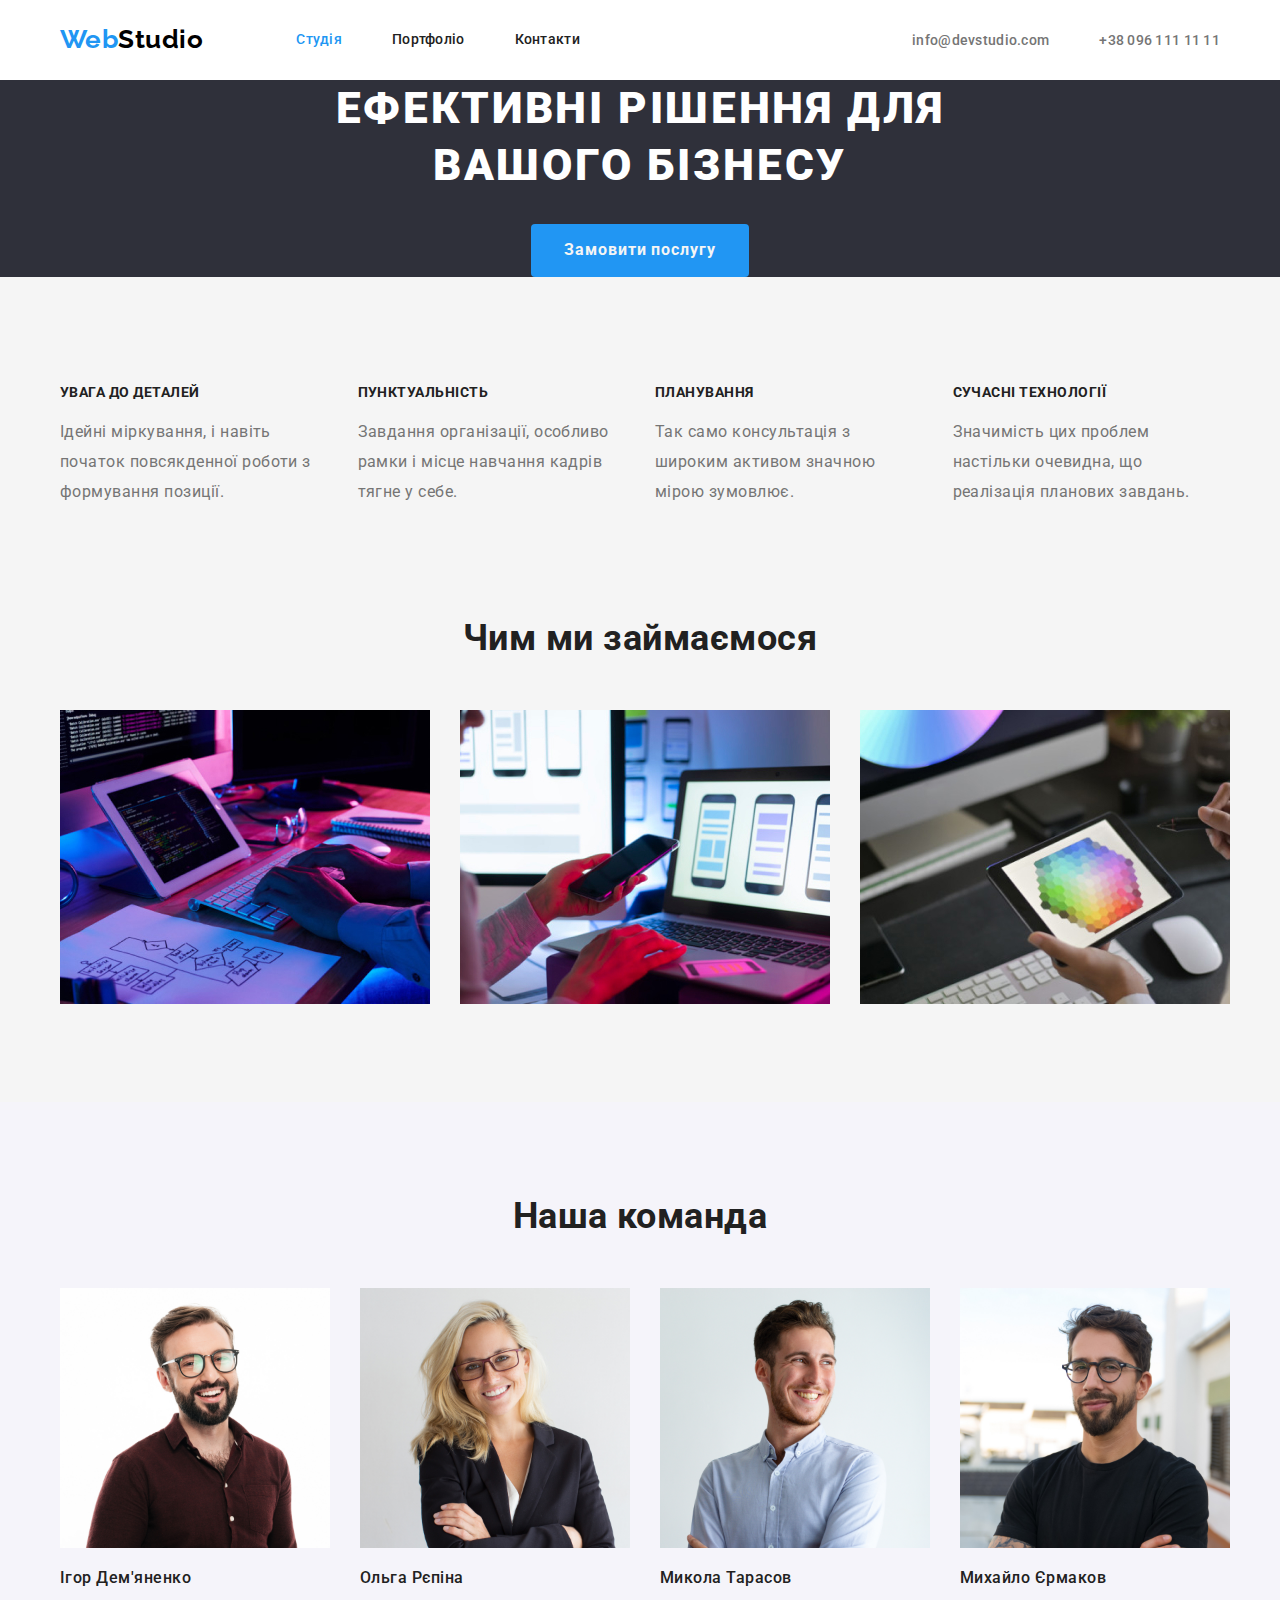
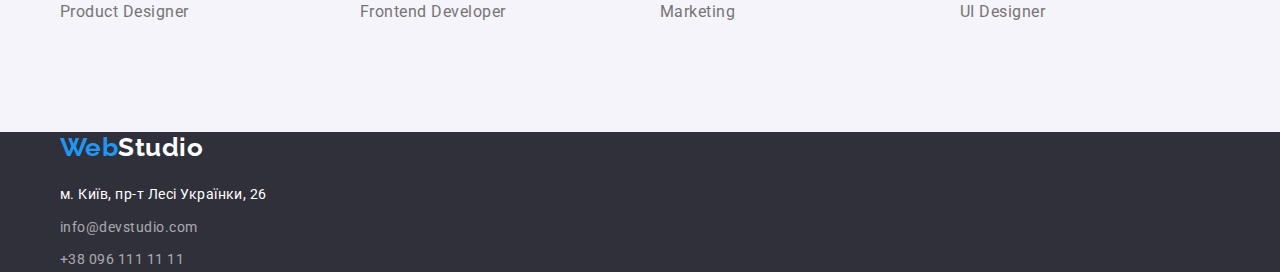
==== index.html @ 76b15333 "Create index.html" ====
<!DOCTYPE html>
<html lang="en">
  <head>
    <meta charset="UTF-8" />
    <meta http-equiv="X-UA-Compatible" content="IE=edge" />
    <meta name="viewport" content="width=device-width, initial-scale=1.0" />
    <title>Document</title>
    <link
      href="https://fonts.googleapis.com/css2?family=Raleway:wght@700&family=Roboto:wght@400;500;700;900&display=swap"
      rel="stylesheet"
    />
    <link
      rel="stylesheet"
      href="https://cdnjs.cloudflare.com/ajax/libs/modern-normalize/1.1.0/modern-normalize.min.css"
    />
    <link rel="stylesheet" href="./css/styles.css" />
  </head>
  <body class="page">
    <!--Шапка сайту-->
    <header class= "header-fon" >
      
          <div class="container main-header">
            <a href="./index.html" class="logo"
            ><span class="logo-web">Web</span>Studio
          </a>
          
      
        <nav>
          <ul class="site-nav list">
            <li class="item"><a href="./index.html" class="link current">Студія</a></li>
            <li class="item"><a href="./portfolio.html" class="link">Портфоліо</a></li>
            <li class="item"><a href="Контакти" class="link">Контакти</a></li>
          </ul>
        </nav>
      
        
          <ul class="contacts list">
            <li class="item">
              <a href="mailto:info@devstudio.com" class="link"
                >info@devstudio.com</a
              >
            </li>
            <li class="item">
              <a href="tel:+380961111111" class="link">+38 096 111 11 11</a>
            </li>
          </ul>
          </div>
    </header>

    <main>
      <!--Герой-->
      <section class="hero secondary-fon">
        <h1 class="hero-title">Ефективні рішення для <br />вашого бізнесу</h1>
        <button type="button" class="button primary">Замовити послугу</button>
      </section>

      <!--Особливості-->
      <section class="section-features">
        <div class="container">
          <!-- <h2 >Особливості</h2> -->
          <ul class="feature list">
            <li class="item">
              <h3 class="caption">УВАГА ДО ДЕТАЛЕЙ</h3>
              <p class="text">
                Ідейні міркування, і навіть початок повсякденної роботи з
                формування позиції.
              </p>
            </li>
            <li class="item">
              <h3 class="caption">ПУНКТУАЛЬНІСТЬ</h3>
              <p class="text">
                Завдання організації, особливо рамки і місце навчання кадрів
                тягне у себе.
              </p>
            </li>
            <li class="item">
              <h3 class="caption">ПЛАНУВАННЯ</h3>
              <p class="text">
                Так само консультація з широким активом значною мірою зумовлює.
              </p>
            </li>
            <li  class="item">
              <h3 class="caption">СУЧАСНІ ТЕХНОЛОГІЇ</h3>
              <p class="text">
                Значимість цих проблем настільки очевидна, що реалізація
                планових завдань.
              </p>
            </li>
          </ul>
        </div>
      </section>

      <!--Чим займаємося-->
      <section class="section-img">
        <div class="container">
          <h2 class="heading">Чим ми займаємося</h2>
          <ul class="img list">
            <li class="item"><img src="./images/box_1.jpg" alt="ПК" width="370" /></li>
            <li class="item"><img src="./images/box_2.jpg" alt="Телефон" width="370" /></li>
            <li class="item"><img src="./images/box_3.jpg" alt="Планшет" width="370" /></li>
          </ul>
        </div>
      </section>

      <!--Наша команда-->
      <section class="section-teams teams-fon">
        <div class="container">
          <h2 class="heading-teams">Наша команда</h2>
          <ul class="team list">
            <li class="item">
              <img src="./images/img_1.1.jpg" alt="Працівник 1.1" width="270" />
              <h3 class="section-title">Ігор Дем'яненко</h3>
              <p>Product Designer</p>
            </li>
            <li class="item">
              <img src="./images/img_1.2.jpg" alt="Працівник 1.2" width="270" />
              <h3 class="section-title">Ольга Рєпіна</h3>
              <p>Frontend Developer</p>
            </li>
            <li class="item">
              <img src="./images/img_1.3.jpg" alt="Працівник 1.3" width="270" />
              <h3 class="section-title">Микола Тарасов</h3>
              <p>Marketing</p>
            </li>
            <li class="item">
              <img src="./images/img_1.4.jpg" alt="Працівник 1.4" width="270" />
              <h3 class="section-title">Михайло Єрмаков</h3>
              <p>UI Designer</p>
            </li>
          </ul>
        </div>
      </section>
    </main>

    <!--Підвал-->
    <footer class="secondary-fon">
        <div class="container">
          <a href="./index.html" class="logo">
            <span class="logo-web">Web</span
            ><span class="logo-studio">Studio</span></a
          >
        </div>

      <address style="font-style: normal">
        <div class="container">
          <ul class="address list">
            <li class="address-footer">
              <a
                href="https://www.google.com.ua/maps/place/%D0%B1%D1%83%D0%BB%D1%8C%D0%B2%D0%B0%D1%80+%D0%9B%D0%B5%D1%81%D1%96+%D0%A3%D0%BA%D1%80%D0%B0%D1%97%D0%BD%D0%BA%D0%B8,+26,+%D0%9A%D0%B8%D1%97%D0%B2,+02000/@50.4265807,30.5361971,17z/data=!3m1!4b1!4m5!3m4!1s0x40d4cf0e033ecbe9:0x57a4dffefec77da0!8m2!3d50.4265807!4d30.5383859"
                class="address link"
                target="_blank"
                rel="noopener noreferrer"
                >м. Київ, пр-т Лесі Українки, 26</a
              >
            </li>
            <li class="contacts-footer">
              <a href="mailto:info@devstudio.com" class="link"
                >info@devstudio.com</a
              >
            </li>
            <li class="contacts-footer">
              <a href="tel:+380961111111" class="link">+38 096 111 11 11</a>
            </li>
          </ul>
        </div>
      </address>
    </footer>
  </body>
</html>
---- css/styles.css ----
:root {
--primary-text-color: #757575;   
--title-text-color: #212121; 
--accent-color: #2196F3;
--primary-big-color: #F5F5F5;
--secondary-big-color: #2F303A; 
}

body {
background-color: var(--primary-big-color); 
color:var(--primary-text-color);
font-family:Roboto, sans-serif;
letter-spacing: 0.03em; 
margin: 0;
}

/* Утиліти */

.list {
 list-style: none;
 margin: 0;
 padding: 0;
 }

 ul {
 list-style: none;
}

.container {
width: 1200px;  
padding-left: 15px;
padding-right: 15px;  
margin-left: auto;
margin-right: auto;
padding-left: 20px;
padding-right: 20px;
}

/* fon */

.header-fon {
 background-color: #FFFFFF;}
.secondary-fon {
 background-color: var(--secondary-big-color);
}
.teams-fon {
 background-color: #F5F4FA;
}

/* main-nav */
/* .main-nav {
 display: flex;
 align-items: center;
} */



/* logo */

.logo {
 color: #000000;  
 font-family: Raleway, sans-serif;
 font-weight: 700;
 font-size: 26px;
 line-height: 1.2; 
 text-decoration: none;
}
.logo-web {
 color:var(--accent-color) ;
}
.logo-studio {
 color: #FFFFFF;    
}

/* main-header */
 
.main-header {
 display: flex;
 align-items: center;
}

/* site-nav list */

 .site-nav {
 display: flex;
 margin-left: 93px;
}
.site-nav .item {
 margin-right: 50px;   
} 
.site-nav .item:last-child {
 margin-right: 0;
}
.site-nav .link {
 display: block;
 padding-top: 32px;
 padding-bottom: 32px; 

 color: var(--title-text-color);
 font-weight: 500;
 font-size: 14px;
 line-height: 1.14; 
 letter-spacing: 0.02em;
 text-decoration: none; 
}   
.site-nav .link:hover,
.site-nav .link:focus {
 color: var(--accent-color);
}
.site-nav .link.current {
 color: var(--accent-color);
}

/* contacts list */

 .contacts {
 display: flex;
 margin-left: auto;
 } 
.contacts .item + .item {
 margin-left: 50px;
} 
.contacts .link:focus,
.contacts .link:hover {
 color: var(--accent-color);
}
.contacts .link {
 color:var(--primary-text-color);
 font-weight: 500; 
 font-size: 14px;
 line-height: 1.14; 
 letter-spacing: 0.02em;   
 text-decoration: none;
}

/* hero */
 
.hero-title {
 color: #FFFFFF;
 font-weight: 900;
 font-size: 44px;
 line-height: 1.3;
 text-align: center;
 letter-spacing: 0.06em;
 text-transform: uppercase;
 margin-top: 0;
 margin-bottom: 30px;
}  

/* button */

.hero {
 text-align: center;
 align-items: center;    
}
.button.primary {
 color: var(--primary-big-color);
 background-color: var(--accent-color);
 cursor: pointer;
 font-weight: 700;
 font-size: 16px;
 line-height: 1.9;
 padding: 10px 32px; 
 display: inline-block;
 letter-spacing: 0.06em;
 border-radius: 4px;
 border: 1px solid transparent;
}
.button.primary:hover,
.button.primary:focus {
 color: var(--title-text-color);
}

/* feature list */

.feature {
 display: flex;
 justify-content: space-between;
}
.feature .item  {
 width: 270px;  
 margin-right: 30px;
}
.feature .item:last-child {
 margin-right: 0;
}

/* img list */
.img {
 display: flex;
 justify-content: space-between;
}
.img .item {
 width: 370px;    
 margin-right: 30px; 
}
.img .item:last-child { 
 margin-right: 0;
}

/* teams list */
.team {
 display: flex;
 justify-content: space-between;   
}
.team .item {
 width: 270px;
 margin-right: 30px;
}
.team .item:last-child {
 margin-right: 0;
}


/* section */

.section-features {
 padding-top: 94px;   
 padding-bottom: 94px;
}
.section-img {
 padding-top: 0;
 padding-bottom: 94px;

} 
.section-teams { 
 padding-bottom: 94px;
 padding-top: 94px;
}  

.section-features .caption {
 color: var(--title-text-color);
 font-weight: 700;
 font-size: 14px;
 line-height: 1.14;
 text-transform: uppercase;
}
.section-img .heading{
 color: var(--title-text-color);
 font-weight: 700;
 margin-bottom: 50px;
 margin-top: 0;
 font-size: 36px;
 line-height: 1.16;
 text-align: center;
}
.section-teams .heading-teams {
 color: var(--title-text-color);
 font-weight: 700;
 font-size: 36px;
 line-height: 1.16;
 text-align: center; 
 margin-bottom: 50px;
 margin-top: 0;
}
.section-teams .section-title {
 color: var(--title-text-color);
 font-weight: 500;
 font-size: 16px;
 line-height: 1.19;
}
.section-features .text,
.portfolio .link {
 font-size: 16px;
 line-height: 1.9;    
}

/* contacts-footer, address list */

.address-footer .link {
 display: block;
 padding-top: 20px;
 
 color:#FFFFFF;
 font-size: 14px;
 line-height: 1.7;
 text-decoration: none;
}
 .contacts-footer .link {
 display: block;
 padding-bottom: 0;
 padding-top: 9px;

 color: rgba(255, 255, 255, 0.6);
 font-size: 14px;
 line-height: 1.7; 
 text-decoration: none; 
}
.address .link:focus,
.contacts-footer .link:focus{
 color: none;
}

/* portfolio */

.section .portfolio-project .desc {
 color: var(--title-text-color); 
 font-weight: 700;
 font-size: 18px;
 line-height: 2;
 letter-spacing: 0.06em;  
}

/* navigation list */
.main-navigation {
 display: flex;
 align-items: center;
}
.navigation {
 display: flex;
 margin: auto;
 }
 .navigation .item {
 margin-right: 50px;
 display: block;
 margin-top: 91px;
 margin-bottom: 34px;
 }
 .navigation .item:last-child {
 margin-right: 0;   
}

.section .portfolio-nav {
 color: var(--title-text-color);
 background-color: #F5F4FA;;
 cursor: pointer;
 font-weight: 500;
 font-size: 16px;
 line-height: 1.6;
 text-align: center;
 border-radius: 4px;
 padding: 6px 22px;
 border: 1px solid transparent;
}
.section .portfolio-nav:hover,
.section .portfolio-nav:focus {
 color: #FFFFFF;
 background-color: var(--accent-color);
}

.portfolio-project {
 display: flex;
 flex-wrap: wrap;
}
.portfolio-project .item {
 width: calc((100% - 60px) / 3); 
 padding-right: 30px; 
 padding-bottom: 30px; 
}
.portfolio-project .item:nth-child(3n) {
 margin-right: 0;
}

.portfolio-project .item:nth-last-child(-n + 3) {
 margin-bottom: 0;
}
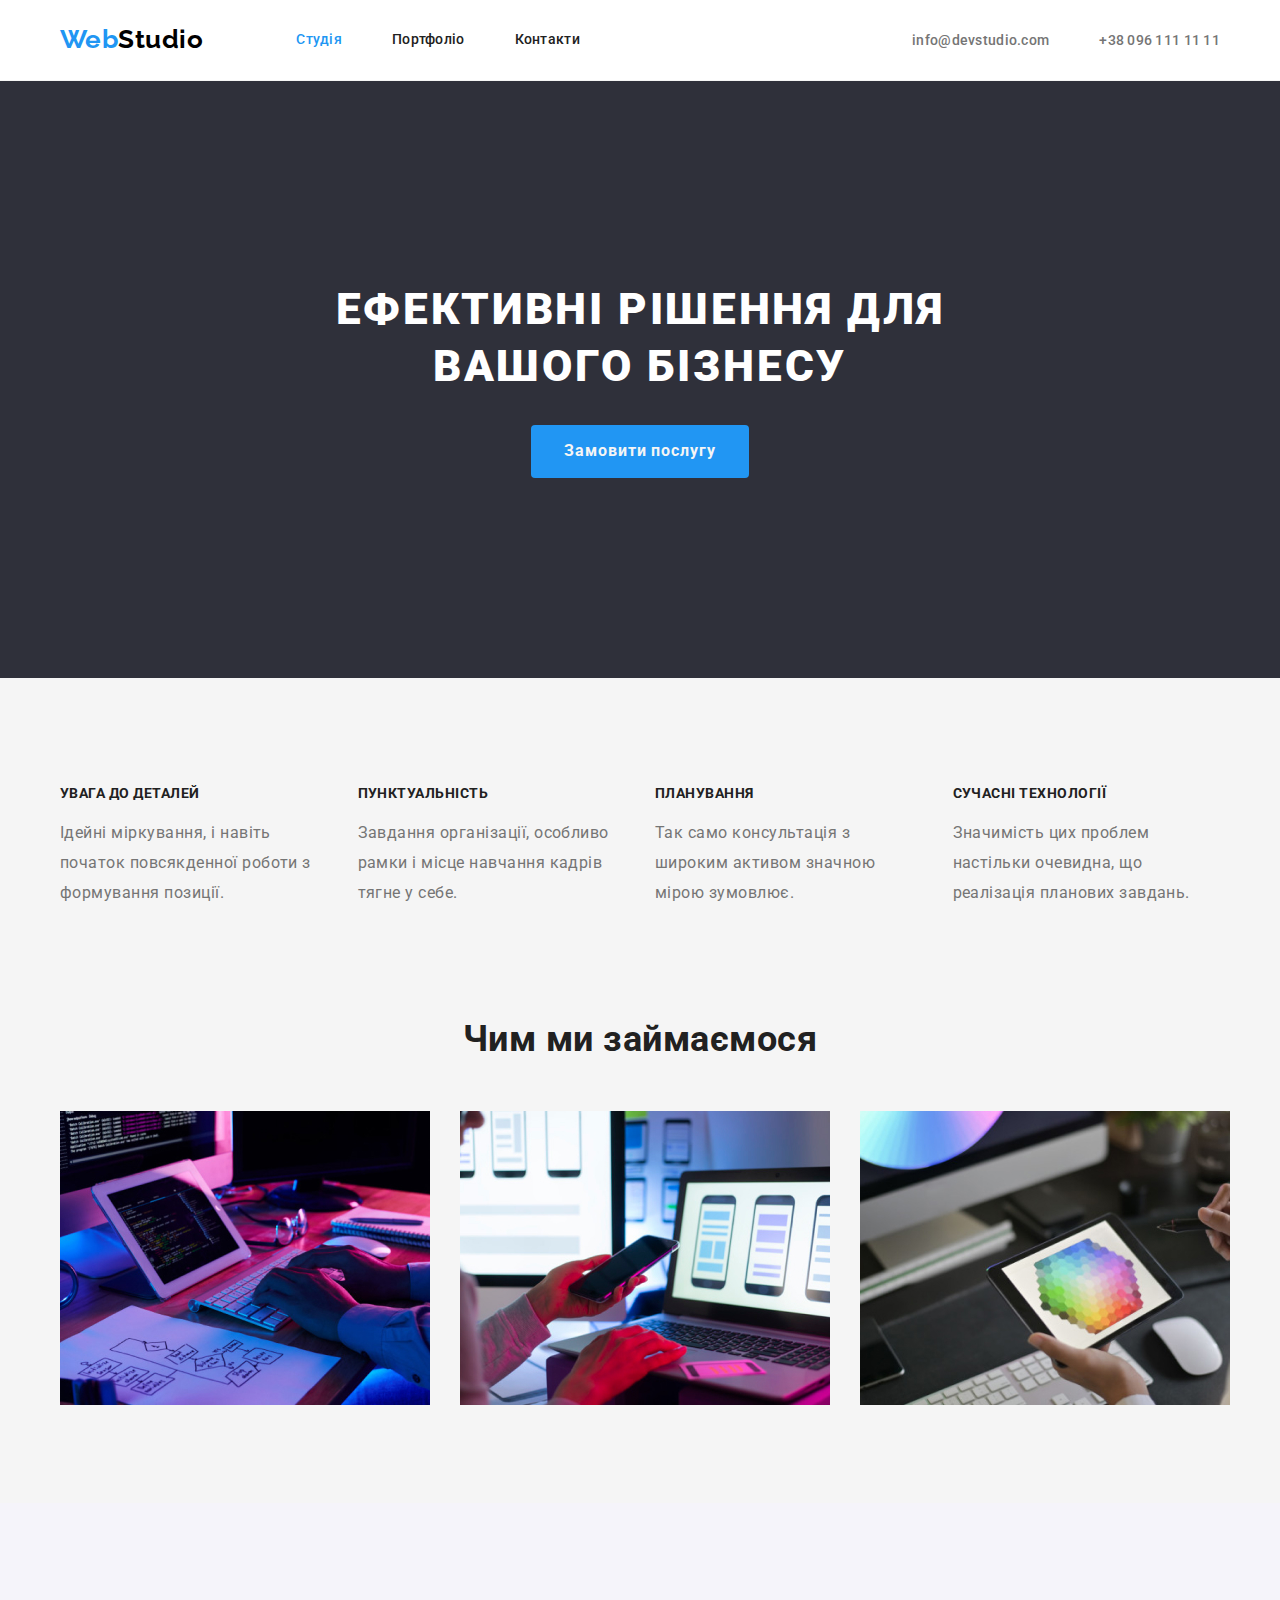
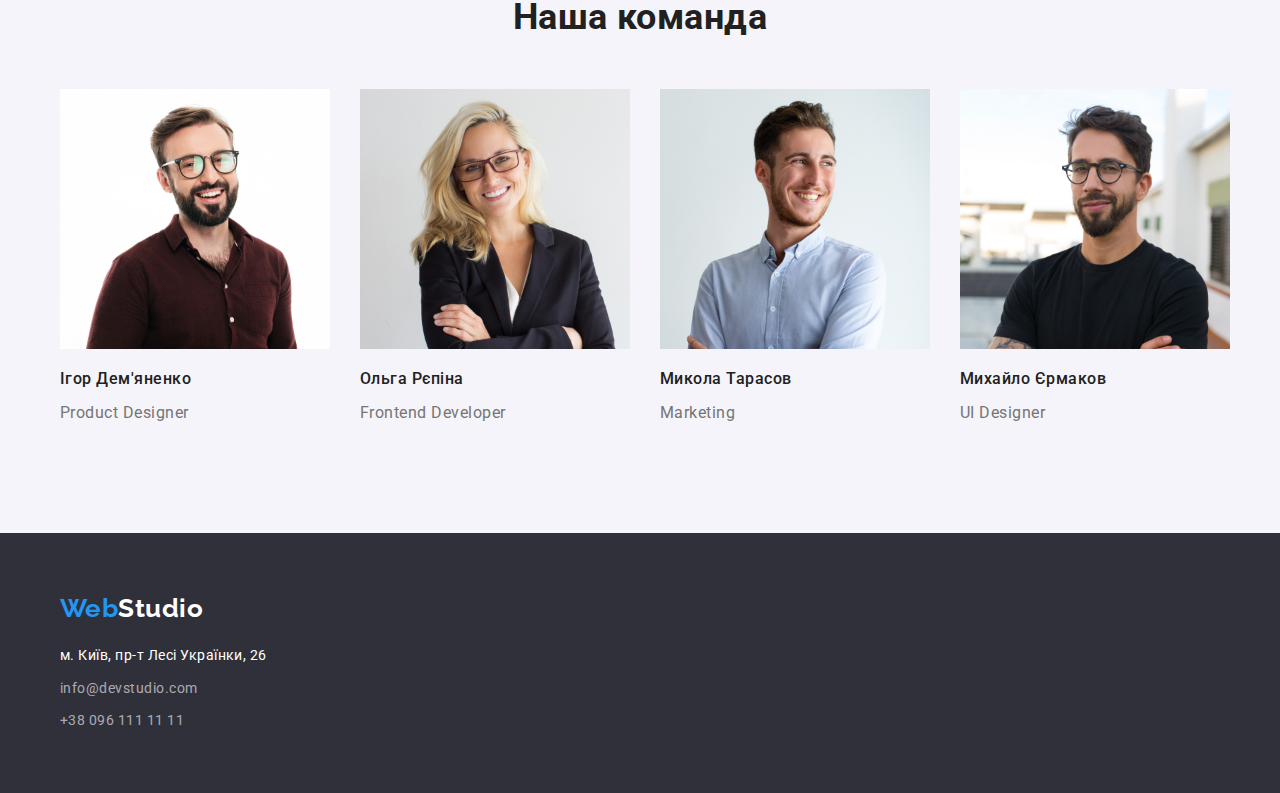
==== commit 147e3c74: "Create index.html" ====
--- a/index.html
+++ b/index.html
@@ -17,34 +17,33 @@
   </head>
   <body class="page">
     <!--Шапка сайту-->
-    <header class= "header-fon" >
-      
-          <div class="container main-header">
-            <a href="./index.html" class="logo"
-            ><span class="logo-web">Web</span>Studio
-          </a>
-          
-      
+    <header class="header-fon">
+      <div class="container main-header">
+        <a href="./index.html" class="logo"
+          ><span class="logo-web">Web</span>Studio
+        </a>
         <nav>
           <ul class="site-nav list">
-            <li class="item"><a href="./index.html" class="link current">Студія</a></li>
-            <li class="item"><a href="./portfolio.html" class="link">Портфоліо</a></li>
+            <li class="item">
+              <a href="./index.html" class="link current">Студія</a>
+            </li>
+            <li class="item">
+              <a href="./portfolio.html" class="link">Портфоліо</a>
+            </li>
             <li class="item"><a href="Контакти" class="link">Контакти</a></li>
           </ul>
         </nav>
-      
-        
-          <ul class="contacts list">
-            <li class="item">
-              <a href="mailto:info@devstudio.com" class="link"
-                >info@devstudio.com</a
-              >
-            </li>
-            <li class="item">
-              <a href="tel:+380961111111" class="link">+38 096 111 11 11</a>
-            </li>
-          </ul>
-          </div>
+        <ul class="contacts list">
+          <li class="item">
+            <a href="mailto:info@devstudio.com" class="link"
+              >info@devstudio.com</a
+            >
+          </li>
+          <li class="item">
+            <a href="tel:+380961111111" class="link">+38 096 111 11 11</a>
+          </li>
+        </ul>
+      </div>
     </header>
 
     <main>
@@ -53,7 +52,6 @@
         <h1 class="hero-title">Ефективні рішення для <br />вашого бізнесу</h1>
         <button type="button" class="button primary">Замовити послугу</button>
       </section>
-
       <!--Особливості-->
       <section class="section-features">
         <div class="container">
@@ -79,7 +77,7 @@
                 Так само консультація з широким активом значною мірою зумовлює.
               </p>
             </li>
-            <li  class="item">
+            <li class="item">
               <h3 class="caption">СУЧАСНІ ТЕХНОЛОГІЇ</h3>
               <p class="text">
                 Значимість цих проблем настільки очевидна, що реалізація
@@ -95,9 +93,15 @@
         <div class="container">
           <h2 class="heading">Чим ми займаємося</h2>
           <ul class="img list">
-            <li class="item"><img src="./images/box_1.jpg" alt="ПК" width="370" /></li>
-            <li class="item"><img src="./images/box_2.jpg" alt="Телефон" width="370" /></li>
-            <li class="item"><img src="./images/box_3.jpg" alt="Планшет" width="370" /></li>
+            <li class="item">
+              <img src="./images/box_1.jpg" alt="ПК" width="370" />
+            </li>
+            <li class="item">
+              <img src="./images/box_2.jpg" alt="Телефон" width="370" />
+            </li>
+            <li class="item">
+              <img src="./images/box_3.jpg" alt="Планшет" width="370" />
+            </li>
           </ul>
         </div>
       </section>
@@ -133,14 +137,13 @@
     </main>
 
     <!--Підвал-->
-    <footer class="secondary-fon">
-        <div class="container">
-          <a href="./index.html" class="logo">
-            <span class="logo-web">Web</span
-            ><span class="logo-studio">Studio</span></a
-          >
-        </div>
-
+    <footer class="secondary-fon fon-footer">
+      <div class="container">
+        <a href="./index.html" class="logo">
+          <span class="logo-web">Web</span
+          ><span class="logo-studio">Studio</span></a
+        >
+      </div>
       <address style="font-style: normal">
         <div class="container">
           <ul class="address list">
--- a/css/styles.css
+++ b/css/styles.css
@@ -77,6 +77,7 @@
 .main-header {
  display: flex;
  align-items: center;
+ margin-bottom: 1px;
 }
 
 /* site-nav list */
@@ -134,7 +135,13 @@
 }
 
 /* hero */
- 
+
+.hero {
+ text-align: center;
+ align-items: center;   
+ padding-bottom: 200px; 
+ padding-top: 200px;
+}
 .hero-title {
  color: #FFFFFF;
  font-weight: 900;
@@ -149,10 +156,6 @@
 
 /* button */
 
-.hero {
- text-align: center;
- align-items: center;    
-}
 .button.primary {
  color: var(--primary-big-color);
  background-color: var(--accent-color);
@@ -160,9 +163,9 @@
  font-weight: 700;
  font-size: 16px;
  line-height: 1.9;
- padding: 10px 32px; 
  display: inline-block;
  letter-spacing: 0.06em;
+ padding: 10px 32px; 
  border-radius: 4px;
  border: 1px solid transparent;
 }
@@ -267,6 +270,11 @@
 
 /* contacts-footer, address list */
 
+.fon-footer {
+padding-top: 60px;
+padding-bottom: 60px;
+}
+
 .address-footer .link {
  display: block;
  padding-top: 20px;
@@ -291,17 +299,8 @@
  color: none;
 }
 
-/* portfolio */
-
-.section .portfolio-project .desc {
- color: var(--title-text-color); 
- font-weight: 700;
- font-size: 18px;
- line-height: 2;
- letter-spacing: 0.06em;  
-}
-
 /* navigation list */
+
 .main-navigation {
  display: flex;
  align-items: center;
@@ -338,11 +337,14 @@
  background-color: var(--accent-color);
 }
 
+/* portfolio-project */
+
 .portfolio-project {
  display: flex;
  flex-wrap: wrap;
-}
-.portfolio-project .item {
+ padding-bottom: 97px;
+}
+.portfolio-project .item{
  width: calc((100% - 60px) / 3); 
  padding-right: 30px; 
  padding-bottom: 30px; 
@@ -350,7 +352,16 @@
 .portfolio-project .item:nth-child(3n) {
  margin-right: 0;
 }
-
 .portfolio-project .item:nth-last-child(-n + 3) {
  margin-bottom: 0;
-}+ }
+.portfolio-project .desc {
+ color: var(--title-text-color); 
+ font-weight: 700;
+ font-size: 18px;
+ line-height: 2;
+ letter-spacing: 0.06em;  
+}
+
+
+   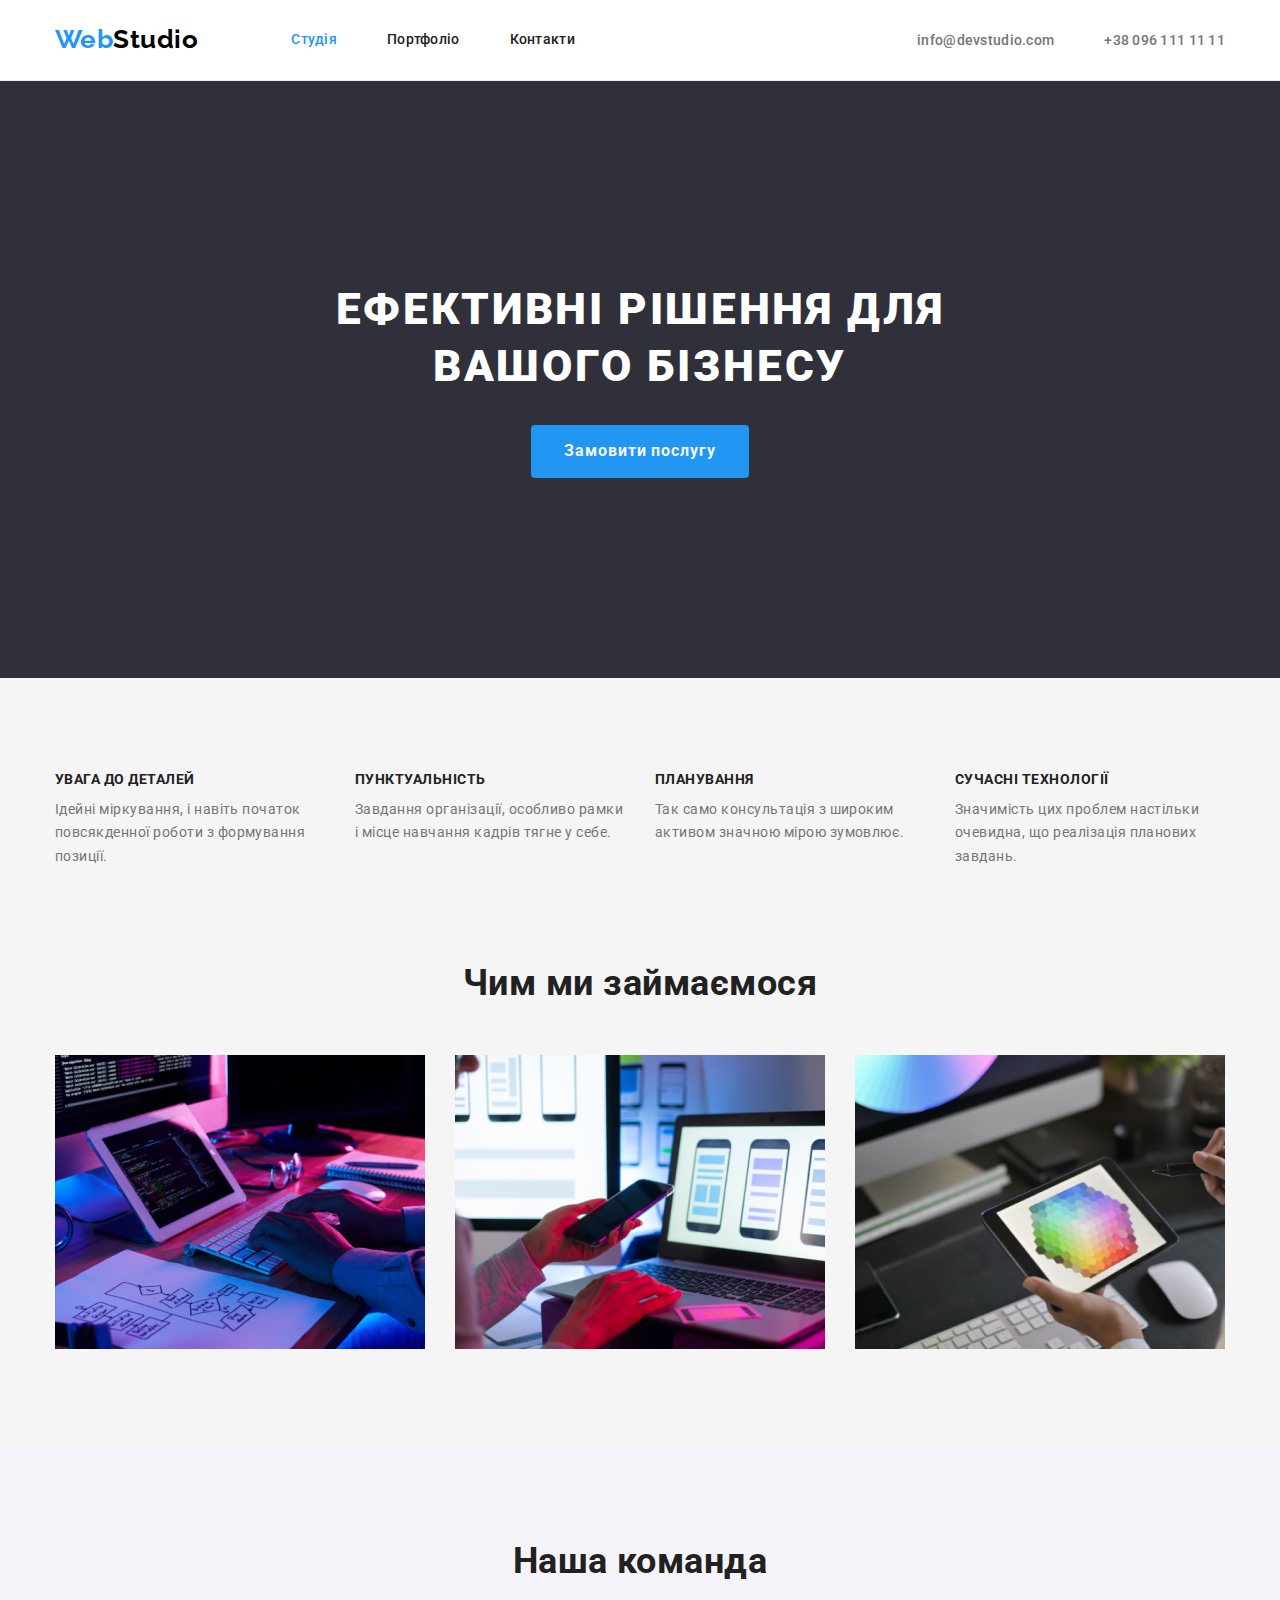
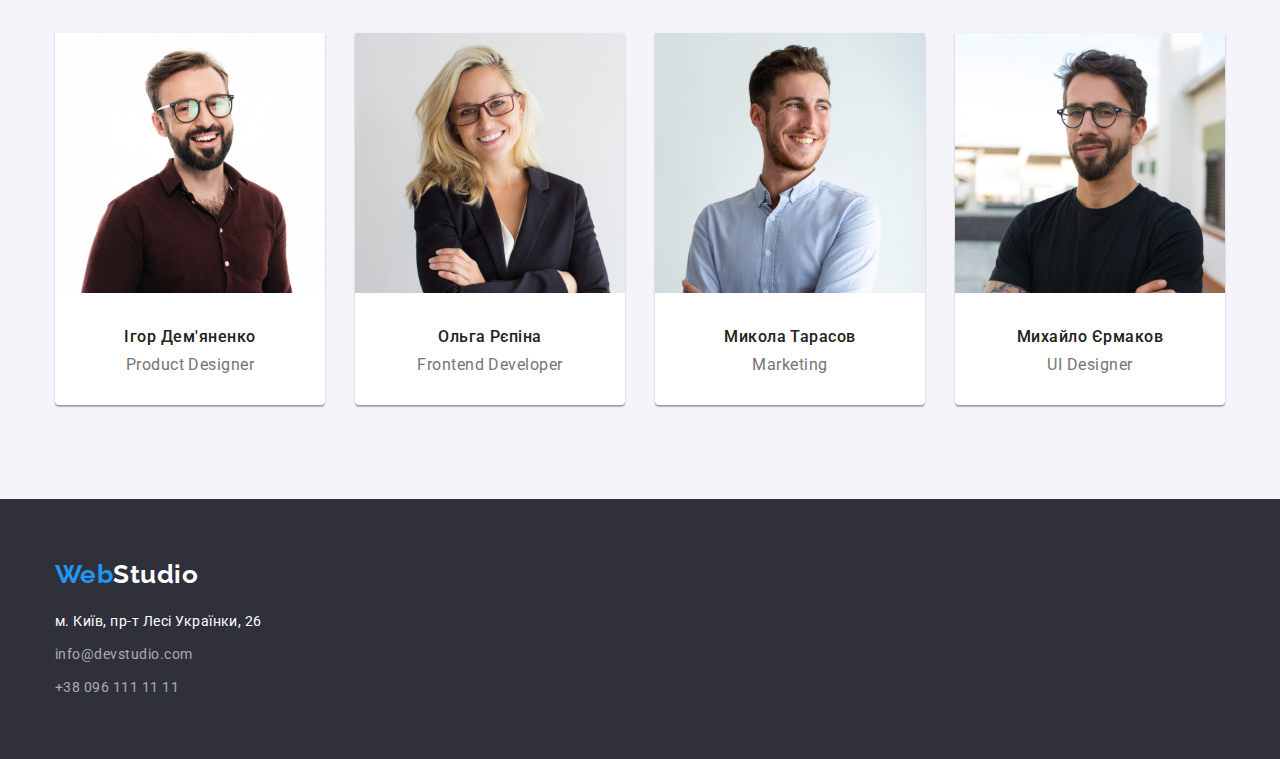
==== commit f9176240: "index.html" ====
--- a/index.html
+++ b/index.html
@@ -58,28 +58,28 @@
           <!-- <h2 >Особливості</h2> -->
           <ul class="feature list">
             <li class="item">
-              <h3 class="caption">УВАГА ДО ДЕТАЛЕЙ</h3>
-              <p class="text">
+              <h3 class="caption list">УВАГА ДО ДЕТАЛЕЙ</h3>
+              <p class="text list">
                 Ідейні міркування, і навіть початок повсякденної роботи з
                 формування позиції.
               </p>
             </li>
             <li class="item">
-              <h3 class="caption">ПУНКТУАЛЬНІСТЬ</h3>
-              <p class="text">
+              <h3 class="caption list">ПУНКТУАЛЬНІСТЬ</h3>
+              <p class="text list">
                 Завдання організації, особливо рамки і місце навчання кадрів
                 тягне у себе.
               </p>
             </li>
             <li class="item">
-              <h3 class="caption">ПЛАНУВАННЯ</h3>
-              <p class="text">
+              <h3 class="caption list">ПЛАНУВАННЯ</h3>
+              <p class="text list">
                 Так само консультація з широким активом значною мірою зумовлює.
               </p>
             </li>
             <li class="item">
-              <h3 class="caption">СУЧАСНІ ТЕХНОЛОГІЇ</h3>
-              <p class="text">
+              <h3 class="caption list">СУЧАСНІ ТЕХНОЛОГІЇ</h3>
+              <p class="text list">
                 Значимість цих проблем настільки очевидна, що реалізація
                 планових завдань.
               </p>
@@ -113,23 +113,23 @@
           <ul class="team list">
             <li class="item">
               <img src="./images/img_1.1.jpg" alt="Працівник 1.1" width="270" />
-              <h3 class="section-title">Ігор Дем'яненко</h3>
-              <p>Product Designer</p>
+              <h3 class="section-title list list">Ігор Дем'яненко</h3>
+              <p class="position list">Product Designer</p>
             </li>
             <li class="item">
               <img src="./images/img_1.2.jpg" alt="Працівник 1.2" width="270" />
-              <h3 class="section-title">Ольга Рєпіна</h3>
-              <p>Frontend Developer</p>
+              <h3 class="section-title list">Ольга Рєпіна</h3>
+              <p class="position list">Frontend Developer</p>
             </li>
             <li class="item">
               <img src="./images/img_1.3.jpg" alt="Працівник 1.3" width="270" />
-              <h3 class="section-title">Микола Тарасов</h3>
-              <p>Marketing</p>
+              <h3 class="section-title list">Микола Тарасов</h3>
+              <p class="position list">Marketing</p>
             </li>
             <li class="item">
               <img src="./images/img_1.4.jpg" alt="Працівник 1.4" width="270" />
-              <h3 class="section-title">Михайло Єрмаков</h3>
-              <p>UI Designer</p>
+              <h3 class="section-title list">Михайло Єрмаков</h3>
+              <p class="position list">UI Designer</p>
             </li>
           </ul>
         </div>
@@ -143,9 +143,7 @@
           <span class="logo-web">Web</span
           ><span class="logo-studio">Studio</span></a
         >
-      </div>
-      <address style="font-style: normal">
-        <div class="container">
+        <address style="font-style: normal">
           <ul class="address list">
             <li class="address-footer">
               <a
@@ -165,8 +163,8 @@
               <a href="tel:+380961111111" class="link">+38 096 111 11 11</a>
             </li>
           </ul>
-        </div>
-      </address>
+        </address>
+      </div>
     </footer>
   </body>
 </html>
--- a/css/styles.css
+++ b/css/styles.css
@@ -32,28 +32,21 @@
 padding-right: 15px;  
 margin-left: auto;
 margin-right: auto;
-padding-left: 20px;
-padding-right: 20px;
 }
 
 /* fon */
 
 .header-fon {
- background-color: #FFFFFF;}
+ background-color: #FFFFFF;
+ border-bottom-width: 1px;
+ border-bottom-style: solid;
+ border-bottom-color: #ECECEC;}
 .secondary-fon {
  background-color: var(--secondary-big-color);
 }
 .teams-fon {
  background-color: #F5F4FA;
 }
-
-/* main-nav */
-/* .main-nav {
- display: flex;
- align-items: center;
-} */
-
-
 
 /* logo */
 
@@ -64,6 +57,7 @@
  font-size: 26px;
  line-height: 1.2; 
  text-decoration: none;
+ margin-right: 93px;
 }
 .logo-web {
  color:var(--accent-color) ;
@@ -77,17 +71,15 @@
 .main-header {
  display: flex;
  align-items: center;
- margin-bottom: 1px;
 }
 
 /* site-nav list */
 
  .site-nav {
  display: flex;
- margin-left: 93px;
 }
 .site-nav .item {
- margin-right: 50px;   
+ margin-right: 50px; 
 } 
 .site-nav .item:last-child {
  margin-right: 0;
@@ -201,20 +193,6 @@
  margin-right: 0;
 }
 
-/* teams list */
-.team {
- display: flex;
- justify-content: space-between;   
-}
-.team .item {
- width: 270px;
- margin-right: 30px;
-}
-.team .item:last-child {
- margin-right: 0;
-}
-
-
 /* section */
 
 .section-features {
@@ -232,6 +210,9 @@
 }  
 
 .section-features .caption {
+ margin-right: 30px;
+ margin-bottom: 10px;
+
  color: var(--title-text-color);
  font-weight: 700;
  font-size: 14px;
@@ -247,6 +228,20 @@
  line-height: 1.16;
  text-align: center;
 }
+
+/* Наша команда */
+.team {
+ display: flex;
+ justify-content: space-between;   
+}
+.team .item {
+ width: 270px;
+ margin-right: 30px;
+}
+.team .item:last-child {
+ margin-right: 0;
+}
+
 .section-teams .heading-teams {
  color: var(--title-text-color);
  font-weight: 700;
@@ -256,16 +251,30 @@
  margin-bottom: 50px;
  margin-top: 0;
 }
+.section-teams .item {
+ background: #FFFFFF;
+ border-radius: 0px 0px 4px 4px;
+ box-shadow: 0px 1px 3px rgba(0, 0, 0, 0.12), 0px 1px 1px rgba(0, 0, 0, 0.14), 0px 2px 1px rgba(0, 0, 0, 0.2);
+}
 .section-teams .section-title {
+ margin-top: 30px;
+ margin-bottom: 10px;
+ text-align: center;
+
  color: var(--title-text-color);
  font-weight: 500;
  font-size: 16px;
  line-height: 1.19;
 }
+.section-teams .position {
+ text-align: center;
+ padding-bottom: 30px;
+} 
+
 .section-features .text,
 .portfolio .link {
- font-size: 16px;
- line-height: 1.9;    
+ font-size: 14px;
+ line-height: 1.7;    
 }
 
 /* contacts-footer, address list */
@@ -318,6 +327,10 @@
  .navigation .item:last-child {
  margin-right: 0;   
 }
+/* .navigation-current {
+ color: var(--accent-color);
+ box-shadow: 0px 3px 1px rgba(0, 0, 0, 0.1), 0px 1px 2px rgba(0, 0, 0, 0.08), 0px 2px 2px rgba(0, 0, 0, 0.12);
+} */
 
 .section .portfolio-nav {
  color: var(--title-text-color);
@@ -346,8 +359,8 @@
 }
 .portfolio-project .item{
  width: calc((100% - 60px) / 3); 
- padding-right: 30px; 
- padding-bottom: 30px; 
+ margin-right: 30px; 
+ margin-bottom: 30px;  
 }
 .portfolio-project .item:nth-child(3n) {
  margin-right: 0;
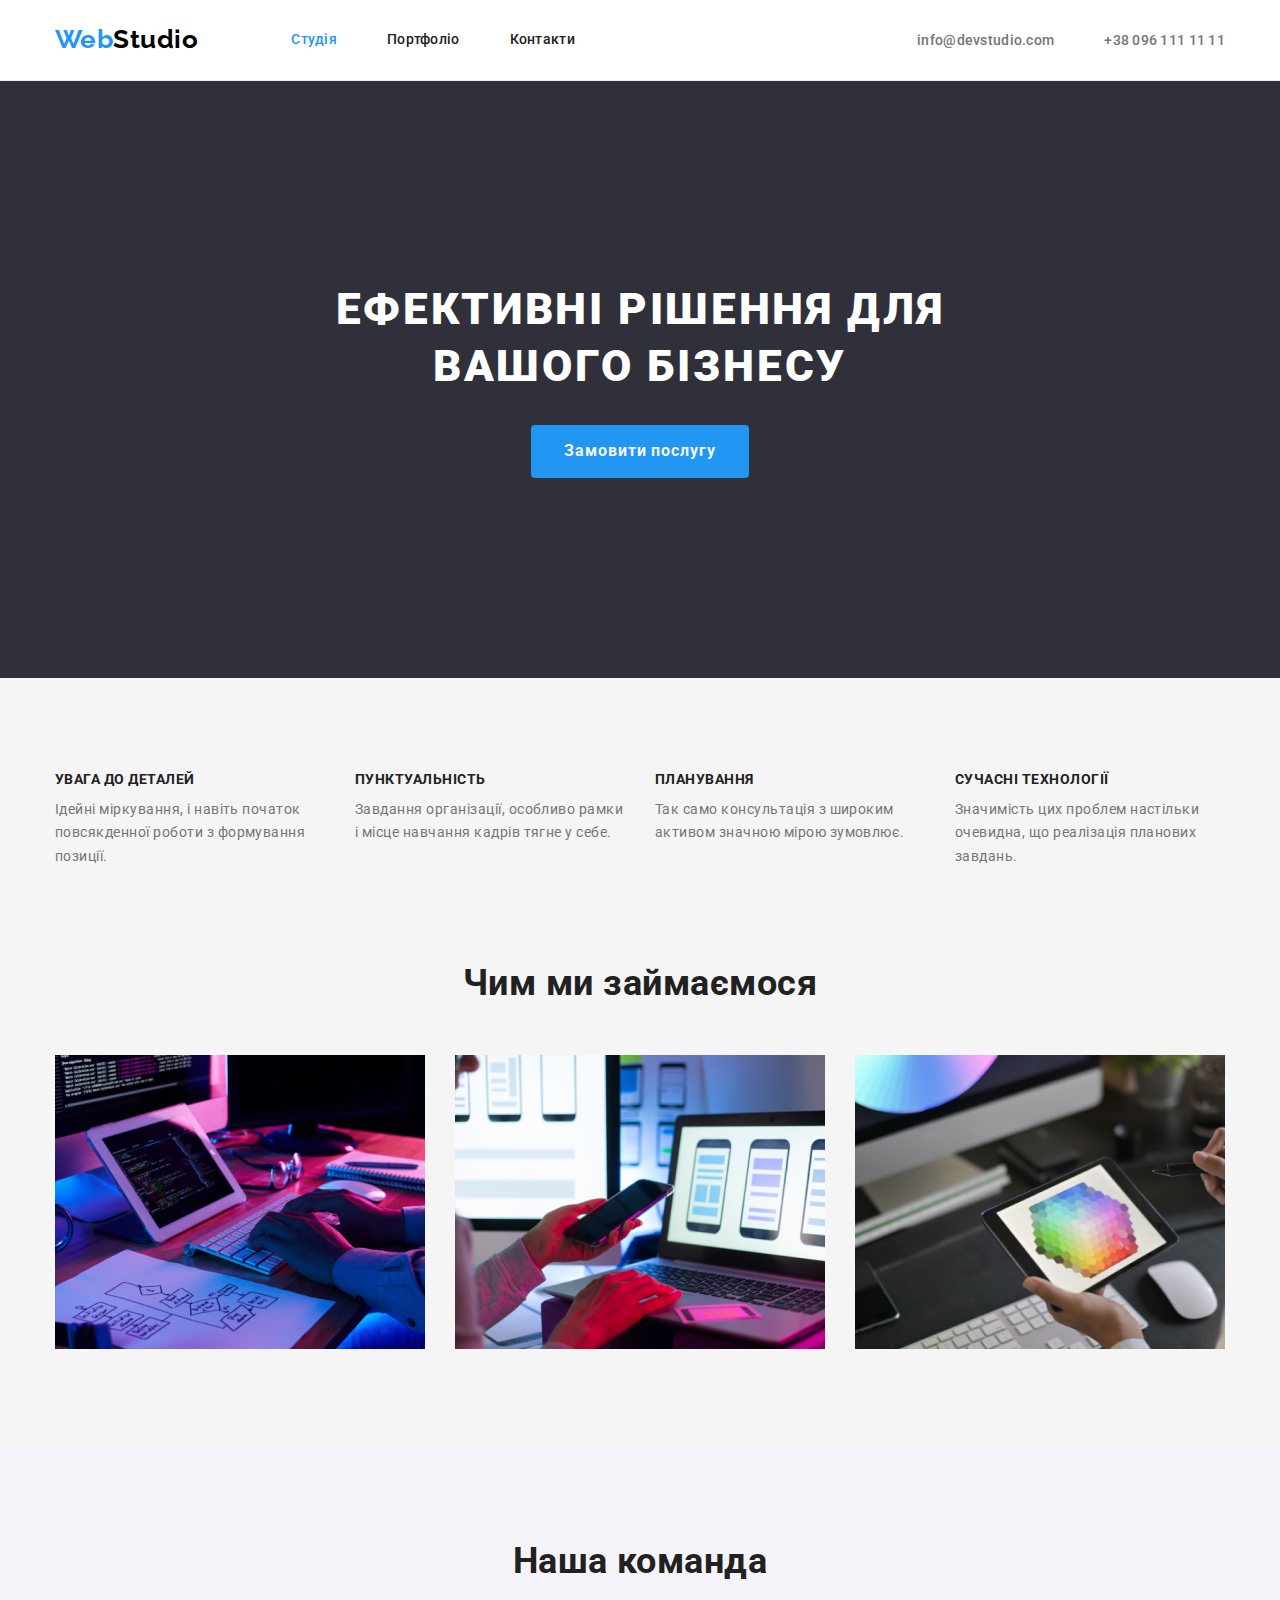
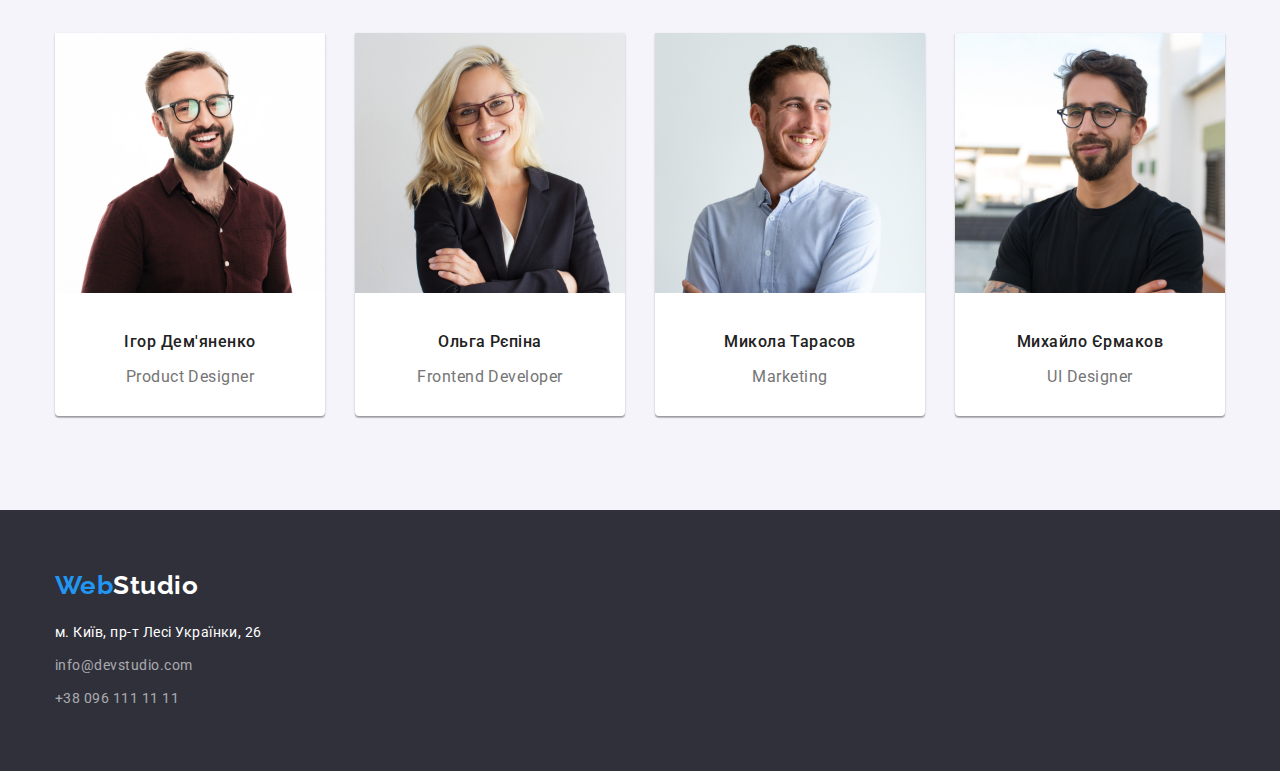
==== commit e7896d69: "Create index.html" ====
--- a/index.html
+++ b/index.html
@@ -94,10 +94,15 @@
           <h2 class="heading">Чим ми займаємося</h2>
           <ul class="img list">
             <li class="item">
-              <img src="./images/box_1.jpg" alt="ПК" width="370" />
+              <img src="./images/box_1.jpg" alt="ПК" width="370"  />
             </li>
             <li class="item">
-              <img src="./images/box_2.jpg" alt="Телефон" width="370" />
+              <img
+                src="./images/box_2.jpg"
+                alt="Телефон"
+                width="370"
+                
+              />
             </li>
             <li class="item">
               <img src="./images/box_3.jpg" alt="Планшет" width="370" />
@@ -147,7 +152,7 @@
           <ul class="address list">
             <li class="address-footer">
               <a
-                href="https://www.google.com.ua/maps/place/%D0%B1%D1%83%D0%BB%D1%8C%D0%B2%D0%B0%D1%80+%D0%9B%D0%B5%D1%81%D1%96+%D0%A3%D0%BA%D1%80%D0%B0%D1%97%D0%BD%D0%BA%D0%B8,+26,+%D0%9A%D0%B8%D1%97%D0%B2,+02000/@50.4265807,30.5361971,17z/data=!3m1!4b1!4m5!3m4!1s0x40d4cf0e033ecbe9:0x57a4dffefec77da0!8m2!3d50.4265807!4d30.5383859"
+                href="https://goo.gl/maps/xdq6qMtQnzbRyL9W6"
                 class="address link"
                 target="_blank"
                 rel="noopener noreferrer"
--- a/css/styles.css
+++ b/css/styles.css
@@ -27,11 +27,11 @@
 }
 
 .container {
-width: 1200px;  
-padding-left: 15px;
-padding-right: 15px;  
-margin-left: auto;
-margin-right: auto;
+ margin-left: auto;
+ margin-right: auto;
+ width: 1200px;  
+ padding-left: 15px;
+ padding-right: 15px;  
 }
 
 /* fon */
@@ -264,15 +264,15 @@
  color: var(--title-text-color);
  font-weight: 500;
  font-size: 16px;
- line-height: 1.19;
+ line-height: 1.9;
 }
 .section-teams .position {
  text-align: center;
  padding-bottom: 30px;
 } 
 
-.section-features .text,
-.portfolio .link {
+/* .portfolio .link */
+.section-features .text {
  font-size: 14px;
  line-height: 1.7;    
 }
@@ -283,20 +283,22 @@
 padding-top: 60px;
 padding-bottom: 60px;
 }
-
+.address-footer {
+ margin-top: 20px;
+}
 .address-footer .link {
  display: block;
- padding-top: 20px;
  
  color:#FFFFFF;
  font-size: 14px;
  line-height: 1.7;
  text-decoration: none;
 }
+.contacts-footer {
+ margin-top: 9px;
+}
  .contacts-footer .link {
  display: block;
- padding-bottom: 0;
- padding-top: 9px;
 
  color: rgba(255, 255, 255, 0.6);
  font-size: 14px;
@@ -313,16 +315,16 @@
 .main-navigation {
  display: flex;
  align-items: center;
+ padding-top: 91px;
+ padding-bottom: 50px;
 }
 .navigation {
  display: flex;
  margin: auto;
  }
  .navigation .item {
- margin-right: 50px;
+ margin-right: 8px;
  display: block;
- margin-top: 91px;
- margin-bottom: 34px;
  }
  .navigation .item:last-child {
  margin-right: 0;   
@@ -352,6 +354,23 @@
 
 /* portfolio-project */
 
+.portfolio-border {
+ padding-left: 24px;
+ padding-bottom: 20px;
+ padding-top: 20px;
+   
+ border-right-width: 1px;
+ border-right-style: solid;
+ border-right-color: #ECECEC;
+      
+ border-bottom-width: 1px;
+ border-bottom-style: solid;
+ border-bottom-color: #ECECEC;
+      
+ border-left-width: 1px;
+ border-left-style: solid;
+ border-left-color: #ECECEC; 
+}
 .portfolio-project {
  display: flex;
  flex-wrap: wrap;
@@ -361,6 +380,7 @@
  width: calc((100% - 60px) / 3); 
  margin-right: 30px; 
  margin-bottom: 30px;  
+ background: #FFFFFF;
 }
 .portfolio-project .item:nth-child(3n) {
  margin-right: 0;
@@ -369,12 +389,26 @@
  margin-bottom: 0;
  }
 .portfolio-project .desc {
+ /* margin-top: 20px; */
+ /* padding-left: 24px; */
+
  color: var(--title-text-color); 
  font-weight: 700;
  font-size: 18px;
  line-height: 2;
  letter-spacing: 0.06em;  
 }
+.link-branch{
+ /* padding-left: 24px; */
+ /* padding-bottom: 20px; */
+ margin-top: 4px;
+
+ font-size: 16px;
+ line-height: 1.9;
+}
+
+
+
 
 
    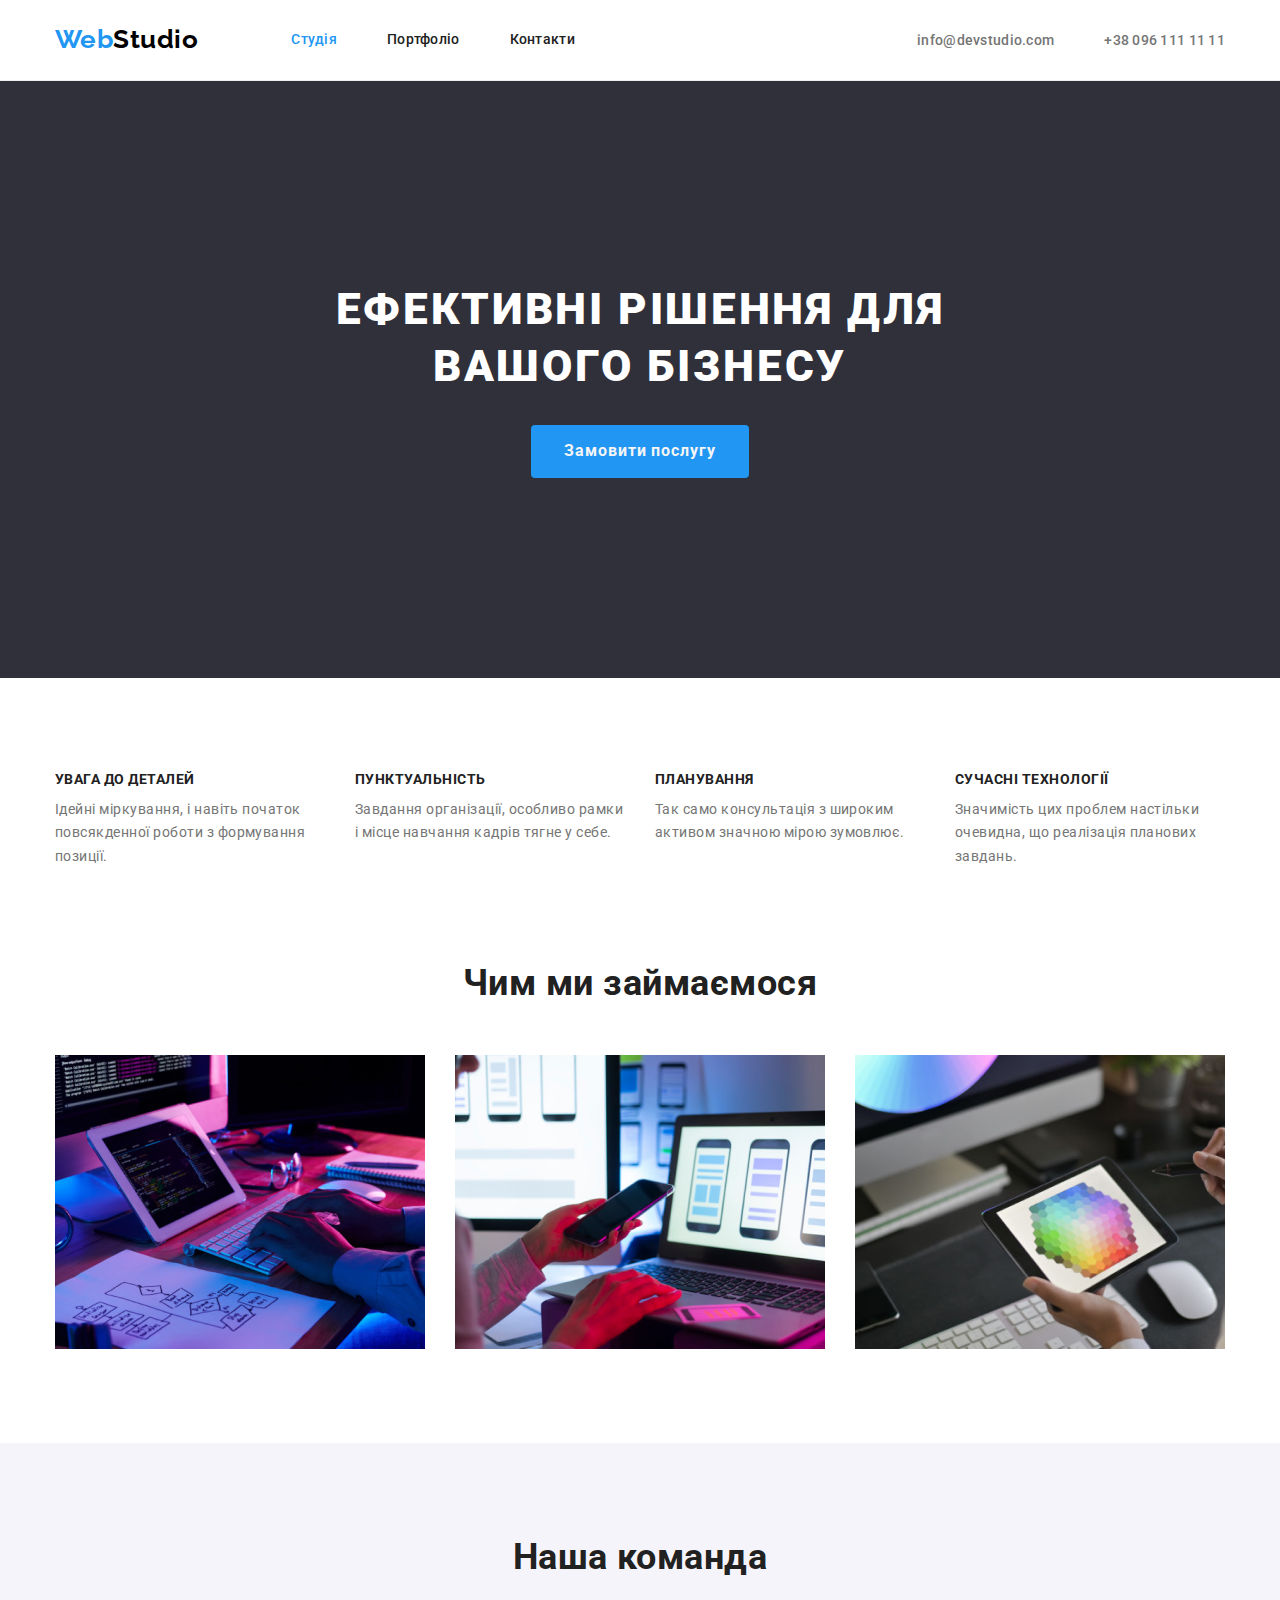
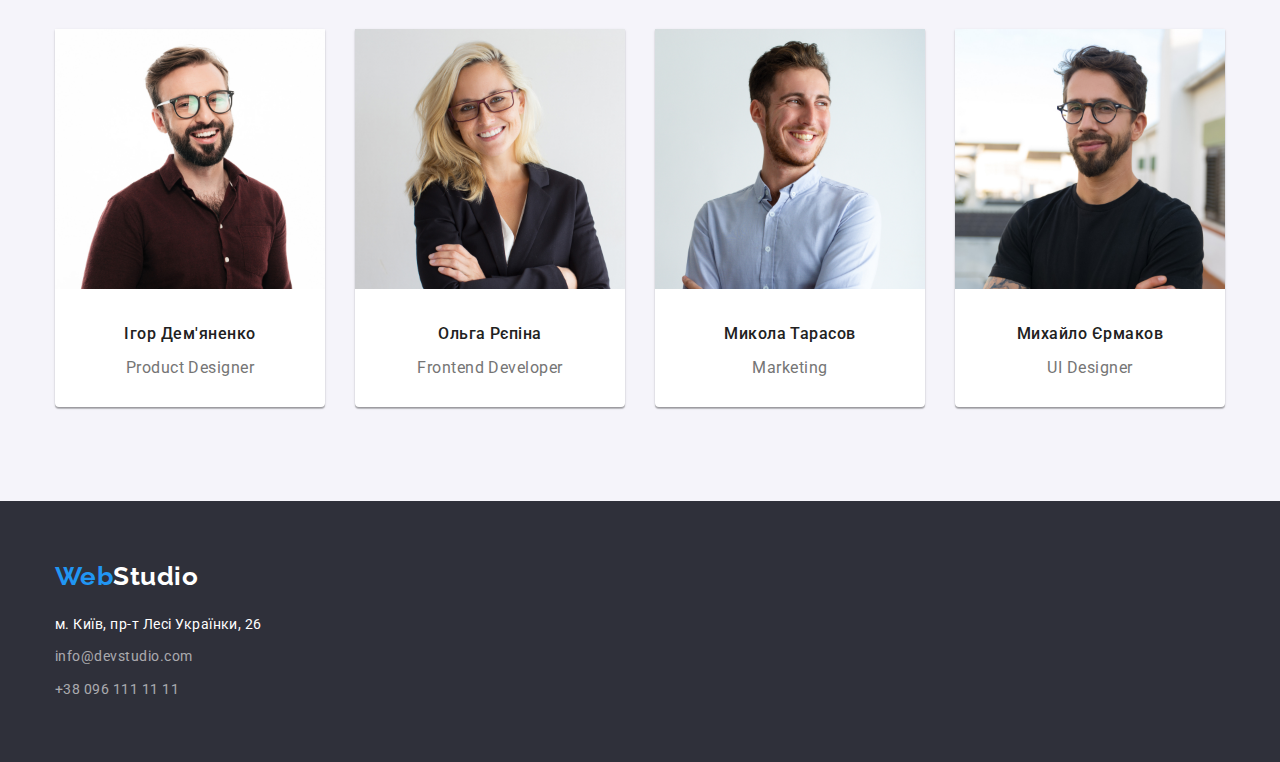
==== commit 9ab1790c: "Create index.html" ====
--- a/index.html
+++ b/index.html
@@ -49,7 +49,7 @@
     <main>
       <!--Герой-->
       <section class="hero secondary-fon">
-        <h1 class="hero-title">Ефективні рішення для <br />вашого бізнесу</h1>
+        <h1 class="hero-title">Ефективні рішення для вашого бізнесу</h1>
         <button type="button" class="button primary">Замовити послугу</button>
       </section>
       <!--Особливості-->
@@ -94,18 +94,13 @@
           <h2 class="heading">Чим ми займаємося</h2>
           <ul class="img list">
             <li class="item">
-              <img src="./images/box_1.jpg" alt="ПК" width="370"  />
+              <img class="img-block" src="./images/box_1.jpg" alt="ПК" width="370"  />
             </li>
             <li class="item">
-              <img
-                src="./images/box_2.jpg"
-                alt="Телефон"
-                width="370"
-                
-              />
+              <img class="img-block" src="./images/box_2.jpg" alt="Телефон" width="370" />
             </li>
             <li class="item">
-              <img src="./images/box_3.jpg" alt="Планшет" width="370" />
+              <img class="img-block" src="./images/box_3.jpg" alt="Планшет" width="370" />
             </li>
           </ul>
         </div>
@@ -117,22 +112,22 @@
           <h2 class="heading-teams">Наша команда</h2>
           <ul class="team list">
             <li class="item">
-              <img src="./images/img_1.1.jpg" alt="Працівник 1.1" width="270" />
+              <img class="img-block" src="./images/img_1.1.jpg" alt="Працівник 1.1" width="270" />
               <h3 class="section-title list list">Ігор Дем'яненко</h3>
               <p class="position list">Product Designer</p>
             </li>
             <li class="item">
-              <img src="./images/img_1.2.jpg" alt="Працівник 1.2" width="270" />
+              <img class="img-block" src="./images/img_1.2.jpg" alt="Працівник 1.2" width="270" />
               <h3 class="section-title list">Ольга Рєпіна</h3>
               <p class="position list">Frontend Developer</p>
             </li>
             <li class="item">
-              <img src="./images/img_1.3.jpg" alt="Працівник 1.3" width="270" />
+              <img class="img-block" src="./images/img_1.3.jpg" alt="Працівник 1.3" width="270" />
               <h3 class="section-title list">Микола Тарасов</h3>
               <p class="position list">Marketing</p>
             </li>
             <li class="item">
-              <img src="./images/img_1.4.jpg" alt="Працівник 1.4" width="270" />
+              <img class="img-block" src="./images/img_1.4.jpg" alt="Працівник 1.4" width="270" />
               <h3 class="section-title list">Михайло Єрмаков</h3>
               <p class="position list">UI Designer</p>
             </li>
--- a/css/styles.css
+++ b/css/styles.css
@@ -7,7 +7,7 @@
 }
 
 body {
-background-color: var(--primary-big-color); 
+/* background-color: var(--primary-big-color);  */
 color:var(--primary-text-color);
 font-family:Roboto, sans-serif;
 letter-spacing: 0.03em; 
@@ -24,6 +24,9 @@
 
  ul {
  list-style: none;
+}
+.img-block {
+ display: block;
 }
 
 .container {
@@ -144,6 +147,9 @@
  text-transform: uppercase;
  margin-top: 0;
  margin-bottom: 30px;
+ width: 696px;
+ margin-left: auto;
+ margin-right: auto;
 }  
 
 /* button */
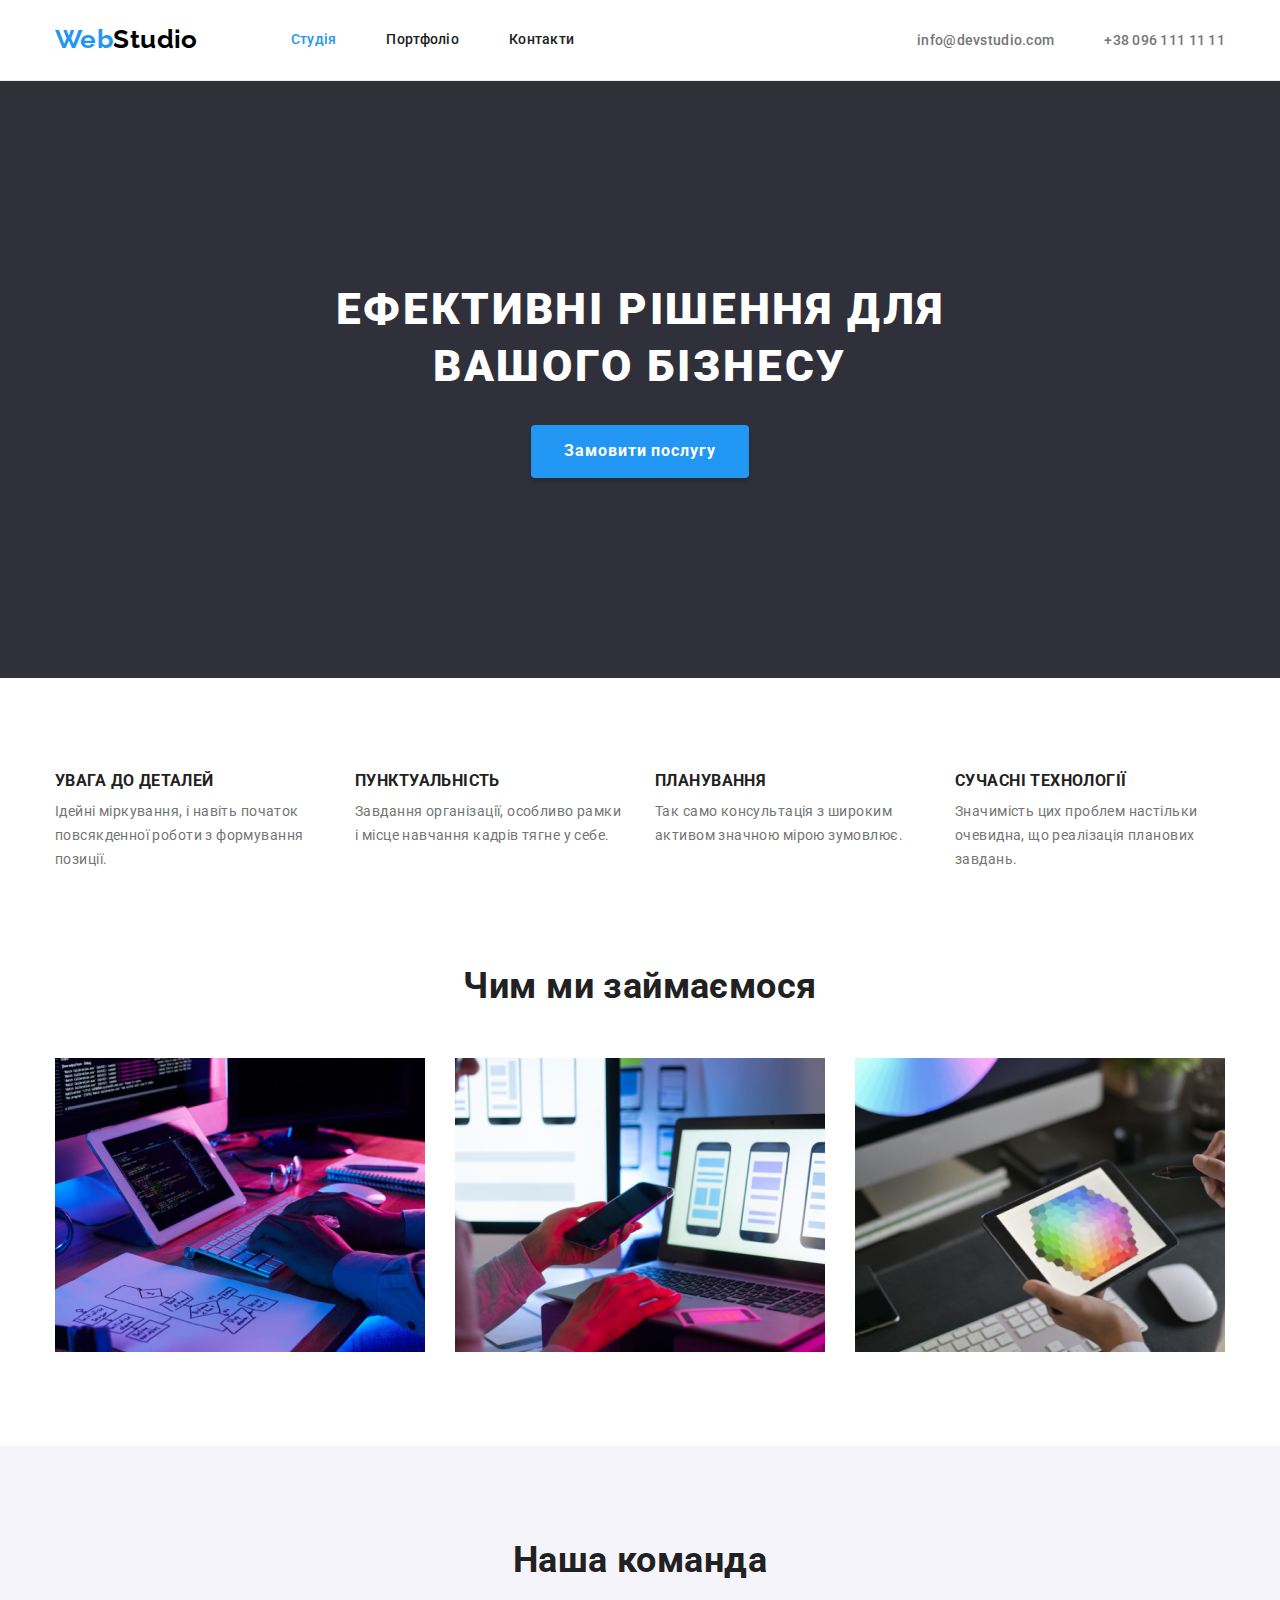
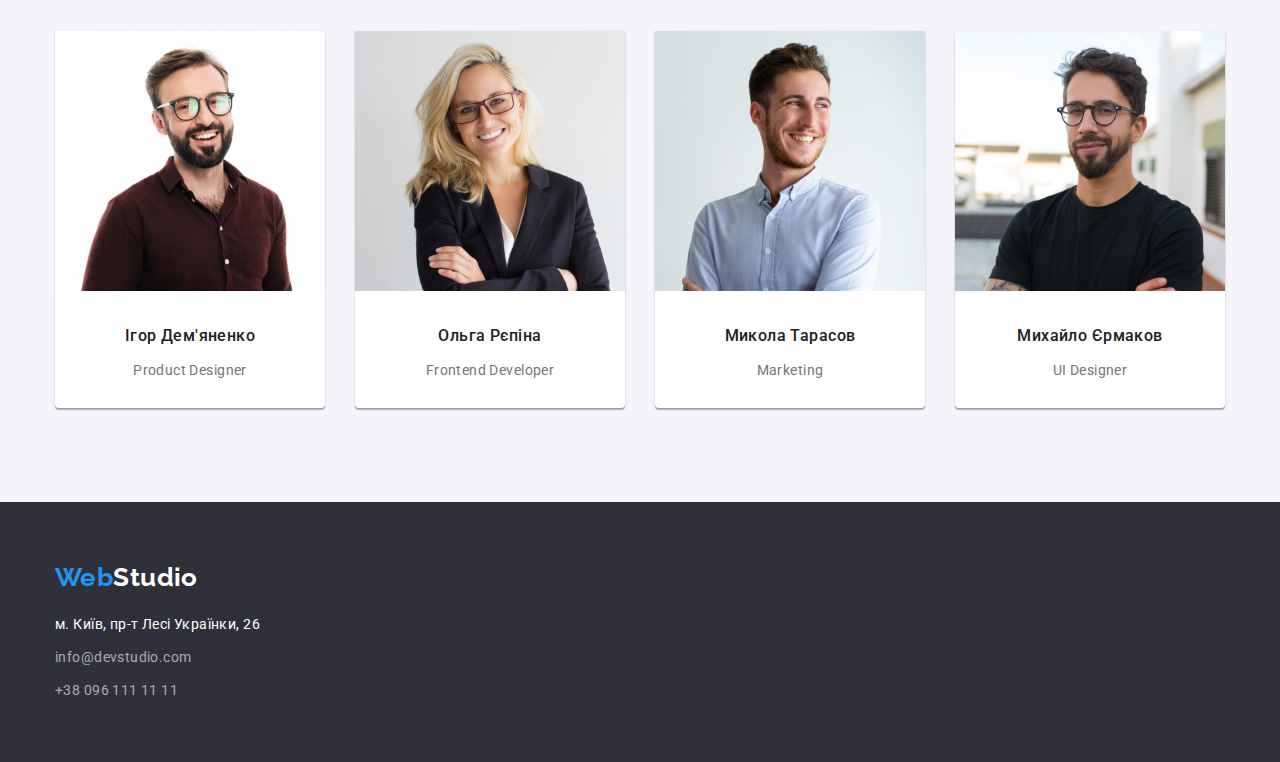
==== commit cb57324f: "Create index.html" ====
--- a/index.html
+++ b/index.html
@@ -94,13 +94,28 @@
           <h2 class="heading">Чим ми займаємося</h2>
           <ul class="img list">
             <li class="item">
-              <img class="img-block" src="./images/box_1.jpg" alt="ПК" width="370"  />
-            </li>
-            <li class="item">
-              <img class="img-block" src="./images/box_2.jpg" alt="Телефон" width="370" />
-            </li>
-            <li class="item">
-              <img class="img-block" src="./images/box_3.jpg" alt="Планшет" width="370" />
+              <img
+                class="img-block"
+                src="./images/box_1.jpg"
+                alt="ПК"
+                width="370"
+              />
+            </li>
+            <li class="item">
+              <img
+                class="img-block"
+                src="./images/box_2.jpg"
+                alt="Телефон"
+                width="370"
+              />
+            </li>
+            <li class="item">
+              <img
+                class="img-block"
+                src="./images/box_3.jpg"
+                alt="Планшет"
+                width="370"
+              />
             </li>
           </ul>
         </div>
@@ -112,22 +127,42 @@
           <h2 class="heading-teams">Наша команда</h2>
           <ul class="team list">
             <li class="item">
-              <img class="img-block" src="./images/img_1.1.jpg" alt="Працівник 1.1" width="270" />
+              <img
+                class="img-block"
+                src="./images/img_1.1.jpg"
+                alt="Працівник 1.1"
+                width="270"
+              />
               <h3 class="section-title list list">Ігор Дем'яненко</h3>
               <p class="position list">Product Designer</p>
             </li>
             <li class="item">
-              <img class="img-block" src="./images/img_1.2.jpg" alt="Працівник 1.2" width="270" />
+              <img
+                class="img-block"
+                src="./images/img_1.2.jpg"
+                alt="Працівник 1.2"
+                width="270"
+              />
               <h3 class="section-title list">Ольга Рєпіна</h3>
               <p class="position list">Frontend Developer</p>
             </li>
             <li class="item">
-              <img class="img-block" src="./images/img_1.3.jpg" alt="Працівник 1.3" width="270" />
+              <img
+                class="img-block"
+                src="./images/img_1.3.jpg"
+                alt="Працівник 1.3"
+                width="270"
+              />
               <h3 class="section-title list">Микола Тарасов</h3>
               <p class="position list">Marketing</p>
             </li>
             <li class="item">
-              <img class="img-block" src="./images/img_1.4.jpg" alt="Працівник 1.4" width="270" />
+              <img
+                class="img-block"
+                src="./images/img_1.4.jpg"
+                alt="Працівник 1.4"
+                width="270"
+              />
               <h3 class="section-title list">Михайло Єрмаков</h3>
               <p class="position list">UI Designer</p>
             </li>
@@ -143,7 +178,7 @@
           <span class="logo-web">Web</span
           ><span class="logo-studio">Studio</span></a
         >
-        <address style="font-style: normal">
+        <address class="address-section">
           <ul class="address list">
             <li class="address-footer">
               <a
--- a/css/styles.css
+++ b/css/styles.css
@@ -7,11 +7,11 @@
 }
 
 body {
-/* background-color: var(--primary-big-color);  */
 color:var(--primary-text-color);
 font-family:Roboto, sans-serif;
 letter-spacing: 0.03em; 
 margin: 0;
+font-size: 14px;
 }
 
 /* Утиліти */
@@ -94,7 +94,6 @@
 
  color: var(--title-text-color);
  font-weight: 500;
- font-size: 14px;
  line-height: 1.14; 
  letter-spacing: 0.02em;
  text-decoration: none; 
@@ -123,7 +122,6 @@
 .contacts .link {
  color:var(--primary-text-color);
  font-weight: 500; 
- font-size: 14px;
  line-height: 1.14; 
  letter-spacing: 0.02em;   
  text-decoration: none;
@@ -155,7 +153,7 @@
 /* button */
 
 .button.primary {
- color: var(--primary-big-color);
+ color: #FFFFFF;
  background-color: var(--accent-color);
  cursor: pointer;
  font-weight: 700;
@@ -166,10 +164,12 @@
  padding: 10px 32px; 
  border-radius: 4px;
  border: 1px solid transparent;
+ box-shadow: 0px 4px 4px rgba(0, 0, 0, 0.15);
 }
 .button.primary:hover,
 .button.primary:focus {
- color: var(--title-text-color);
+ color: #FFFFFF;
+ background: #188CE8;
 }
 
 /* feature list */
@@ -221,7 +221,6 @@
 
  color: var(--title-text-color);
  font-weight: 700;
- font-size: 14px;
  line-height: 1.14;
  text-transform: uppercase;
 }
@@ -279,12 +278,14 @@
 
 /* .portfolio .link */
 .section-features .text {
- font-size: 14px;
  line-height: 1.7;    
 }
 
 /* contacts-footer, address list */
 
+.address-section {
+ font-style: inherit;
+}
 .fon-footer {
 padding-top: 60px;
 padding-bottom: 60px;
@@ -296,7 +297,6 @@
  display: block;
  
  color:#FFFFFF;
- font-size: 14px;
  line-height: 1.7;
  text-decoration: none;
 }
@@ -307,7 +307,6 @@
  display: block;
 
  color: rgba(255, 255, 255, 0.6);
- font-size: 14px;
  line-height: 1.7; 
  text-decoration: none; 
 }
@@ -356,6 +355,7 @@
 .section .portfolio-nav:focus {
  color: #FFFFFF;
  background-color: var(--accent-color);
+ box-shadow: 0px 3px 1px rgba(0, 0, 0, 0.1), 0px 1px 2px rgba(0, 0, 0, 0.08), 0px 2px 2px rgba(0, 0, 0, 0.12);
 }
 
 /* portfolio-project */
@@ -414,7 +414,3 @@
 }
 
 
-
-
-
-   